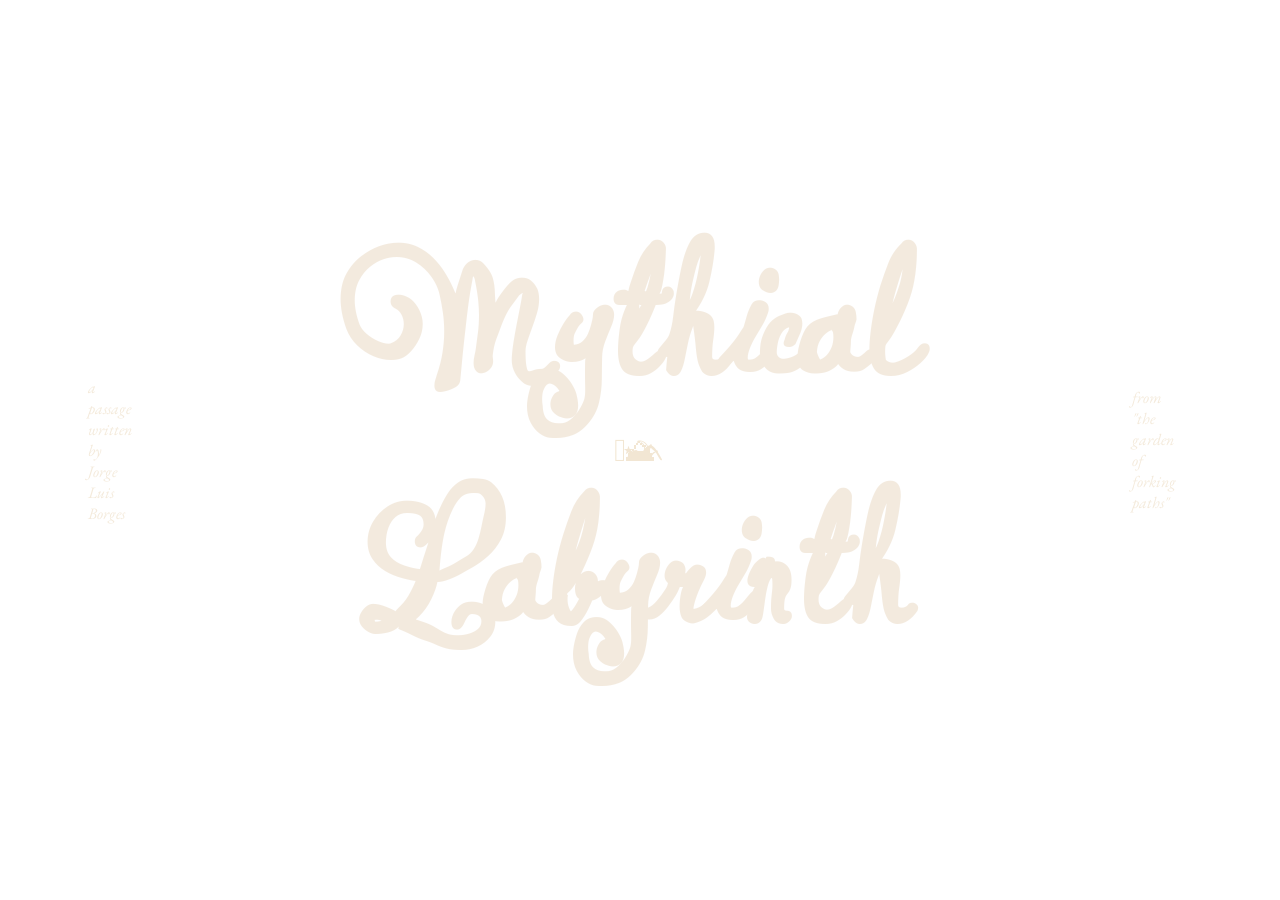
==== index.html @ 3d58290f "Add files via upload" ====
<!DOCTYPE html>
<html lang="en">
<head>
    <meta charset="UTF-8">
    <meta name="viewport" content="width=device-width, initial-scale=1.0">
    <title>Home Page for Non-Linear</title>
    <link rel="stylesheet" href="index.css">
    <link rel="preconnect" href="https://fonts.googleapis.com">
<link rel="preconnect" href="https://fonts.gstatic.com" crossorigin>
<link href="https://fonts.googleapis.com/css2?family=Ballet:opsz@16..72&family=EB+Garamond:ital,wght@0,400..800;1,400..800&family=Ingrid+Darling&family=Monsieur+La+Doulaise&display=swap" rel="stylesheet">
<link rel="preconnect" href="https://fonts.googleapis.com">
<link rel="preconnect" href="https://fonts.gstatic.com" crossorigin>
<link href="https://fonts.googleapis.com/css2?family=Ballet:opsz@16..72&family=EB+Garamond:ital,wght@0,400..800;1,400..800&family=Ingrid+Darling&family=Monsieur+La+Doulaise&display=swap" rel="stylesheet">
</head>


<p>a <br> passage <br> written <br> by <br> Jorge Luis <br> Borges
</p>

<a href="http://127.0.0.1:3000/SECOND%20Page/Images/second.html">
<h1>
<span id="ML">Mythical Labyrinth</span>
</h1>
</a>
<br>


<p>from <br> "the <br> garden <br> of <br>forking paths"</p>





<div class="floating-letter1">⛰</div>


<div class="floating-letter2">⋆˙⟡</div>

<div class="floating-letter3">☽</div>

<div class="floating-letter4">𖥧ᨒ</div>



<body>
    
</body>
</html>
---- index.css ----
body {

  
  background-image: url("Images/helpme.jpeg");
  background-repeat: no-repeat;
  background-size: cover;
  background-attachment: fixed;

    display: flex;
    justify-content: center; /* Horizontal center */
    align-items: center;     /* Vertical center */
    height: 100vh;           /* Full viewport height */
    margin: 0;

}

a {
  text-decoration: none;
}

h1 {
    text-align: center;
}

p {
    color: rgb(242, 230, 211);
    opacity: 80%;
    font-family: EB Garamond;
    font-style: italic;
    padding-right: 5.5em;
    padding-left: 5.5em
   



}

#ML {
    color: rgb(233, 215, 191);
    opacity: 50%;
    font-family: Ingrid Darling;
    font-size: 200px;
    text-align: center;
    animation: FadeIn 6s infinite;
} 


@keyframes FadeIn {
    0% {opacity: 0;}
    50% {opacity: 1;}
    100% {opacity: 0;}

}


.floating-letter1 {
    color: rgb(242, 230, 211);
    font-size: 2rem;
    font-family: sans-serif;
    position: absolute;
    /* Apply two animations: float for up/down, move for side/side */
    animation: 
        float 10s ease-in-out infinite,
        moveAround 30s linear infinite;
}

/* Vertical floating */
@keyframes float {
    0%, 100% { transform: translateY(0); }
    50% { transform: translateY(-50px); }
}

/* Horizontal movement */
@keyframes moveAround {
    0% { left: 0%; top: 20%; }
    25% { left: 50%; top: 80%; }
    50% { left: 90%; top: 40%; }
    75% { left: 30%; top: 10%; }
    100% { left: 0%; top: 20%; }
}

.floating-letter2 {
    color: rgb(242, 230, 211);
    font-size: 1.5rem;
    font-family: sans-serif;
    position: absolute;
    /* Apply two animations: float for up/down, move for side/side */
    animation: 
        float 3s ease-in-out infinite,
        moveAround 20s linear infinite;
}

/* Vertical floating */
@keyframes float {
    0%, 100% { transform: translateY(0); }
    50% { transform: translateY(-50px); }
}

/* Horizontal movement */
@keyframes moveAround {
    0% { left: 0%; top: 20%; }
    25% { left: 50%; top: 80%; }
    50% { left: 90%; top: 40%; }
    75% { left: 30%; top: 10%; }
    100% { left: 0%; top: 20%; }
}


.floating-letter3 {
    color: rgb(242, 230, 211);
    font-size: 1.5rem;
    font-family: sans-serif;
    position: absolute;
    /* Apply two animations: float for up/down, move for side/side */
    animation: 
        float 6s ease-in-out infinite,
        moveAround 50s linear infinite;
}

/* Vertical floating */
@keyframes float {
    0%, 100% { transform: translateY(0); }
    50% { transform: translateY(-50px); }
}

/* Horizontal movement */
@keyframes moveAround {
    0% { left: 0%; top: 20%; }
    25% { left: 50%; top: 80%; }
    50% { left: 90%; top: 40%; }
    75% { left: 30%; top: 10%; }
    100% { left: 0%; top: 20%; }
}



.floating-letter4 {
    color: rgb(242, 230, 211);
    font-size: 2rem;
    font-family: sans-serif;
    position: absolute;
    /* Apply two animations: float for up/down, move for side/side */
    animation: 
        float 30s ease-in-out infinite,
        moveAround 60s linear infinite;
}

/* Vertical floating */
@keyframes float {
    0%, 100% { transform: translateY(0); }
    50% { transform: translateY(-50px); }
}

/* Horizontal movement */
@keyframes moveAround {
    0% { left: 0%; top: 20%; }
    25% { left: 50%; top: 80%; }
    50% { left: 90%; top: 40%; }
    75% { left: 30%; top: 10%; }
    100% { left: 0%; top: 20%; }
}
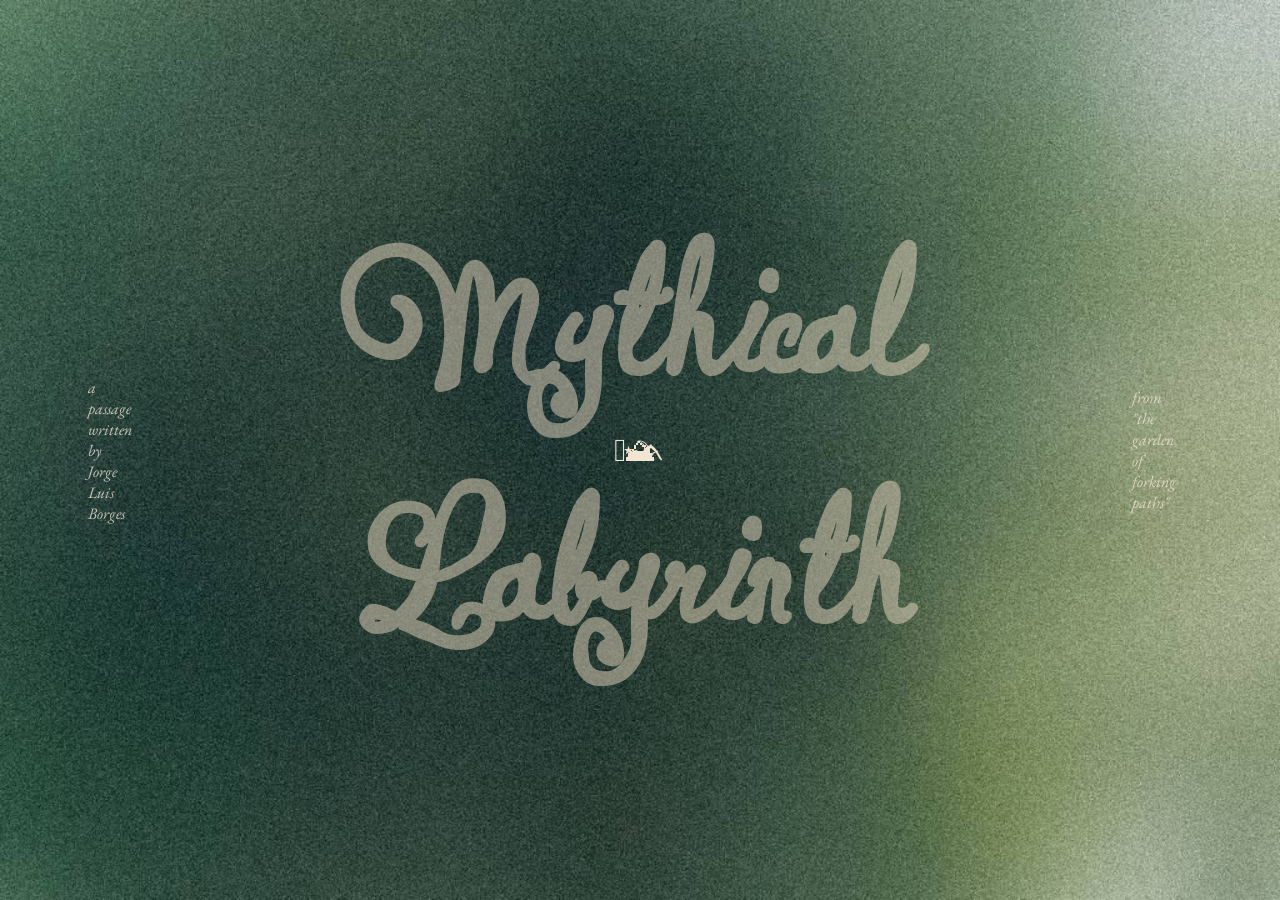
==== commit e849e690: "Update link to second.html for local access" ====
--- a/index.html
+++ b/index.html
@@ -17,7 +17,7 @@
 <p>a <br> passage <br> written <br> by <br> Jorge Luis <br> Borges
 </p>
 
-<a href="http://127.0.0.1:3000/SECOND%20Page/Images/second.html">
+<a href="file:///Users/yuikimura/Documents/GitHub/nonlinearproject1/second.html">
 <h1>
 <span id="ML">Mythical Labyrinth</span>
 </h1>
@@ -45,4 +45,4 @@
 <body>
     
 </body>
-</html>+</html>
